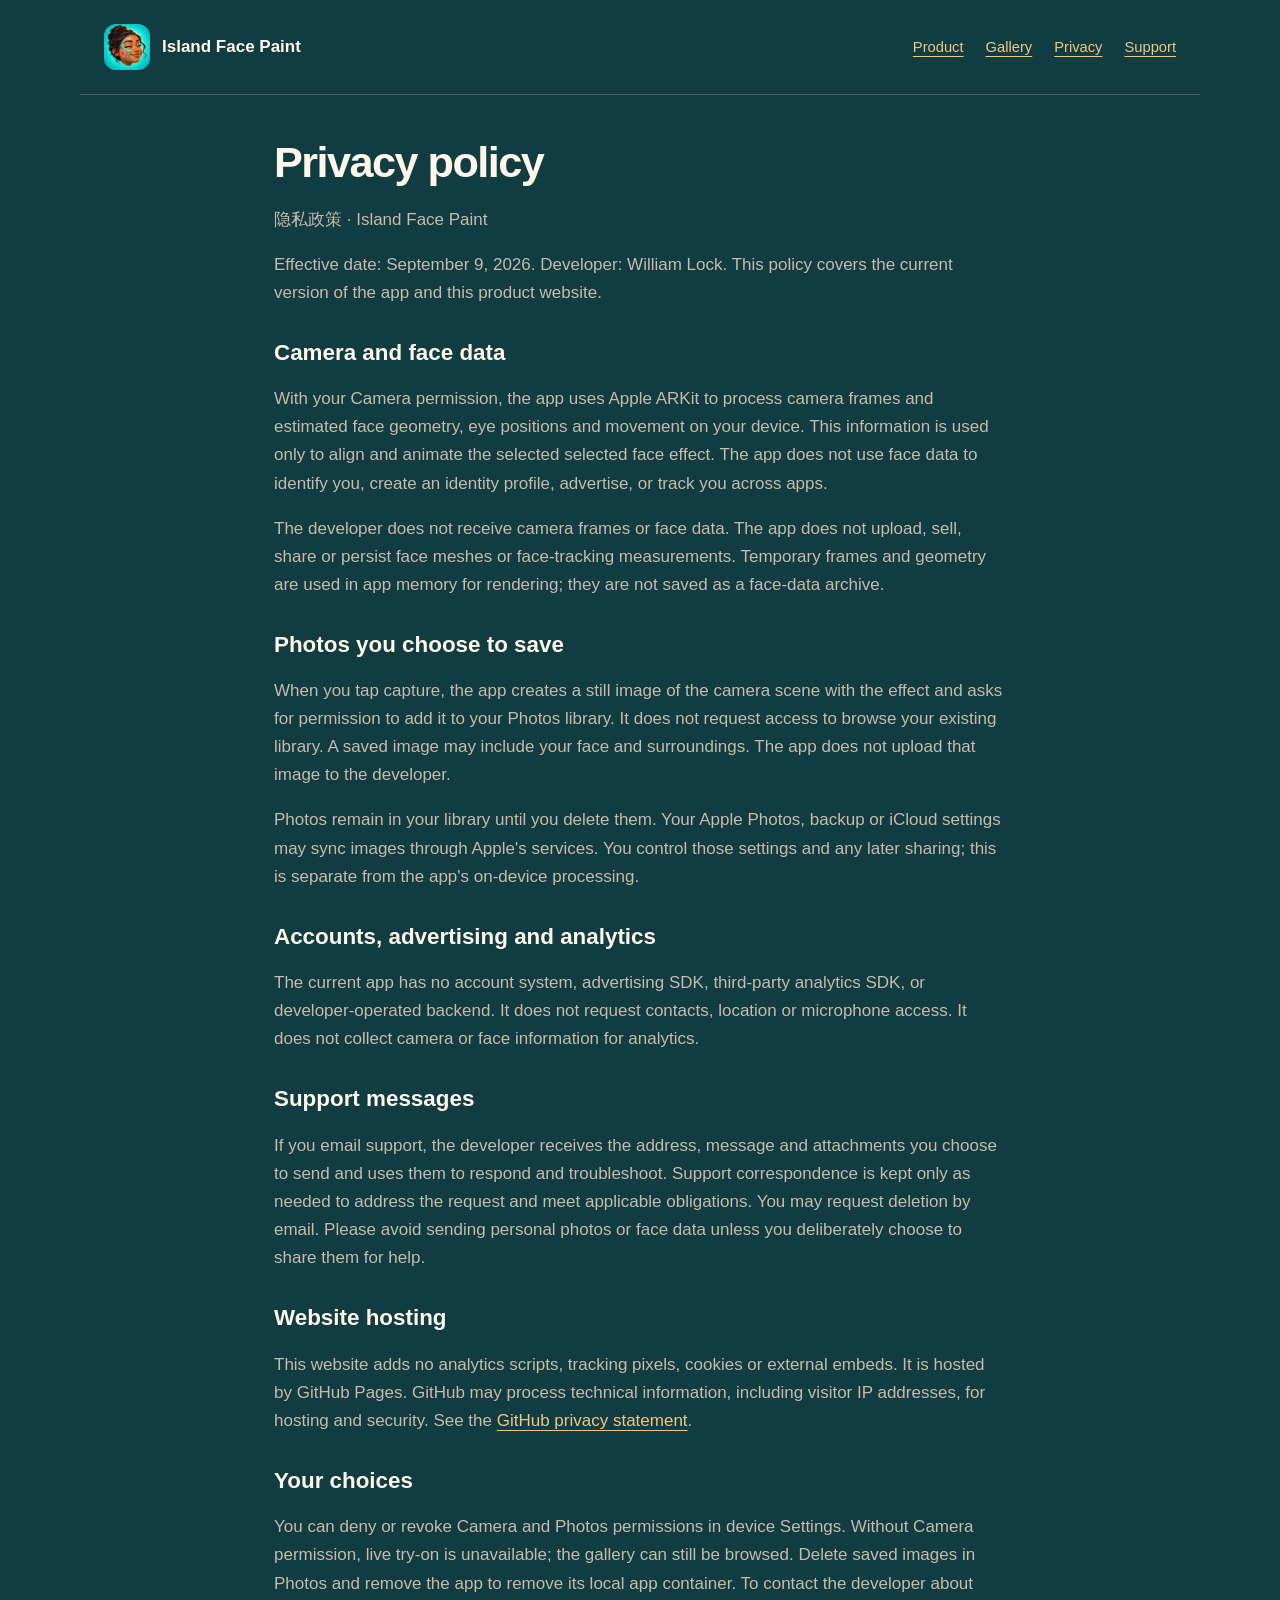
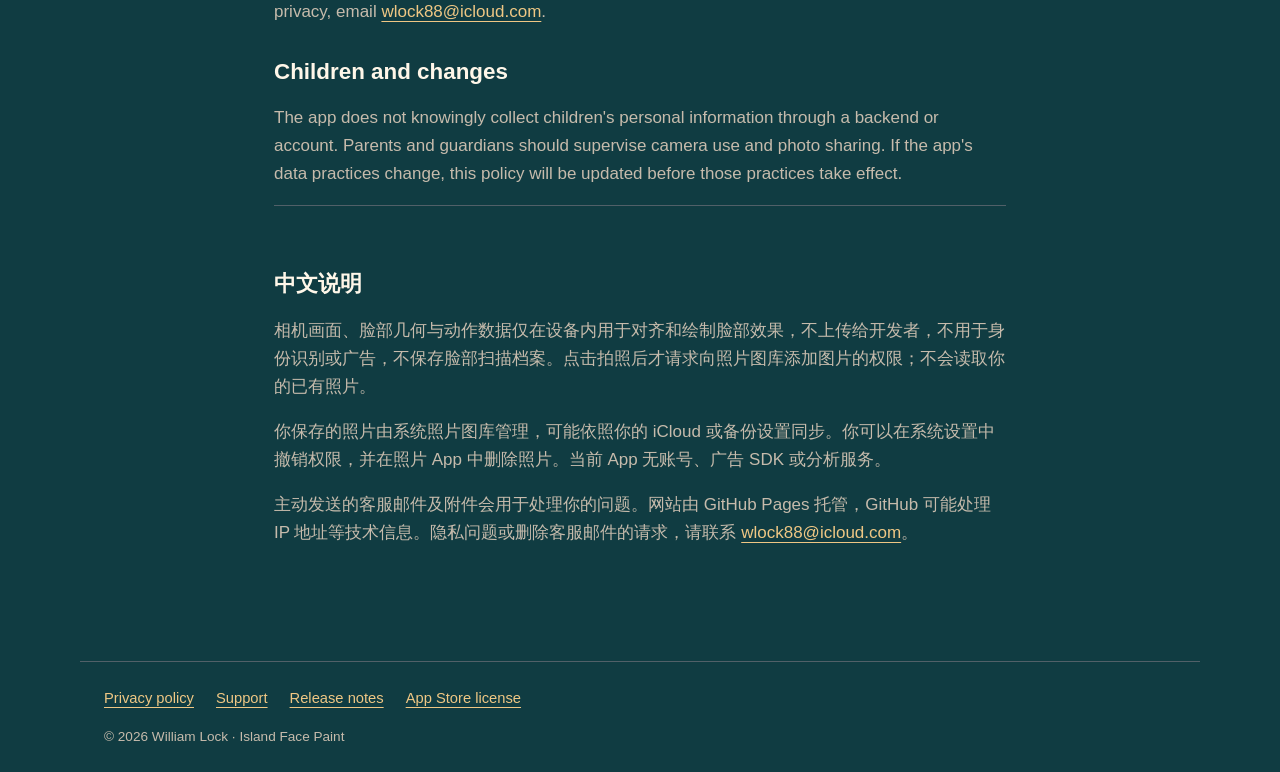
==== privacy.html @ 732fa8f4 "Publish Island Face Paint product, gallery, privacy and support pages" ====
<!doctype html>
<html lang="en"><head><meta charset="utf-8"><meta name="viewport" content="width=device-width,initial-scale=1"><title>Privacy policy | Island Face Paint</title><meta name="description" content="Paint a little sunshine on your face with eight tropical looks featuring flowers, waves and bright island colors. Unpainted areas stay transparent so your skin shows through."><link rel="icon" href="assets/icon.png"><link rel="stylesheet" href="style.css"></head>
<body><header><a class="brand" href="index.html"><img src="assets/icon.png" alt="" width="46" height="46">Island Face Paint</a><nav aria-label="Main"><a href="index.html">Product</a><a href="campaign.html">Gallery</a><a href="privacy.html">Privacy</a><a href="support.html">Support</a></nav></header>
<main class="document"><h1>Privacy policy</h1><p lang="zh-Hans">隐私政策 · Island Face Paint</p><p>Effective date: September 9, 2026. Developer: William Lock. This policy covers the current version of the app and this product website.</p>
<h2>Camera and face data</h2><p>With your Camera permission, the app uses Apple ARKit to process camera frames and estimated face geometry, eye positions and movement on your device. This information is used only to align and animate the selected selected face effect. The app does not use face data to identify you, create an identity profile, advertise, or track you across apps.</p><p>The developer does not receive camera frames or face data. The app does not upload, sell, share or persist face meshes or face-tracking measurements. Temporary frames and geometry are used in app memory for rendering; they are not saved as a face-data archive.</p>
<h2>Photos you choose to save</h2><p>When you tap capture, the app creates a still image of the camera scene with the effect and asks for permission to add it to your Photos library. It does not request access to browse your existing library. A saved image may include your face and surroundings. The app does not upload that image to the developer.</p><p>Photos remain in your library until you delete them. Your Apple Photos, backup or iCloud settings may sync images through Apple's services. You control those settings and any later sharing; this is separate from the app's on-device processing.</p>
<h2>Accounts, advertising and analytics</h2><p>The current app has no account system, advertising SDK, third-party analytics SDK, or developer-operated backend. It does not request contacts, location or microphone access. It does not collect camera or face information for analytics.</p>
<h2>Support messages</h2><p>If you email support, the developer receives the address, message and attachments you choose to send and uses them to respond and troubleshoot. Support correspondence is kept only as needed to address the request and meet applicable obligations. You may request deletion by email. Please avoid sending personal photos or face data unless you deliberately choose to share them for help.</p>
<h2>Website hosting</h2><p>This website adds no analytics scripts, tracking pixels, cookies or external embeds. It is hosted by GitHub Pages. GitHub may process technical information, including visitor IP addresses, for hosting and security. See the <a href="https://docs.github.com/en/site-policy/privacy-policies/github-general-privacy-statement">GitHub privacy statement</a>.</p>
<h2>Your choices</h2><p>You can deny or revoke Camera and Photos permissions in device Settings. Without Camera permission, live try-on is unavailable; the gallery can still be browsed. Delete saved images in Photos and remove the app to remove its local app container. To contact the developer about privacy, email <a href="mailto:wlock88@icloud.com">wlock88@icloud.com</a>.</p>
<h2>Children and changes</h2><p>The app does not knowingly collect children's personal information through a backend or account. Parents and guardians should supervise camera use and photo sharing. If the app's data practices change, this policy will be updated before those practices take effect.</p>
<section lang="zh-Hans"><h2>中文说明</h2><p>相机画面、脸部几何与动作数据仅在设备内用于对齐和绘制脸部效果，不上传给开发者，不用于身份识别或广告，不保存脸部扫描档案。点击拍照后才请求向照片图库添加图片的权限；不会读取你的已有照片。</p><p>你保存的照片由系统照片图库管理，可能依照你的 iCloud 或备份设置同步。你可以在系统设置中撤销权限，并在照片 App 中删除照片。当前 App 无账号、广告 SDK 或分析服务。</p><p>主动发送的客服邮件及附件会用于处理你的问题。网站由 GitHub Pages 托管，GitHub 可能处理 IP 地址等技术信息。隐私问题或删除客服邮件的请求，请联系 <a href="mailto:wlock88@icloud.com">wlock88@icloud.com</a>。</p></section></main><footer><nav aria-label="Footer"><a href="privacy.html">Privacy policy</a><a href="support.html">Support</a><a href="releases.html">Release notes</a><a href="https://www.apple.com/legal/internet-services/itunes/dev/stdeula/">App Store license</a></nav>© 2026 William Lock · Island Face Paint</footer></body></html>
---- style.css ----
:root{color-scheme:dark;--bg:#0c0c0d;--panel:#171617;--ink:#fff7e9;--muted:#c6bbac;--gold:#efc784;--line:#3b3227}*{box-sizing:border-box}body{margin:0;background:var(--bg);color:var(--ink);font:17px/1.65 -apple-system,BlinkMacSystemFont,"Segoe UI",sans-serif}a{color:var(--gold);text-underline-offset:4px}a:focus-visible,summary:focus-visible{outline:3px solid var(--gold);outline-offset:5px}header,main,footer{max-width:1120px;margin:auto;padding:24px}header{display:flex;align-items:center;justify-content:space-between;gap:20px;border-bottom:1px solid var(--line)}.brand{display:flex;align-items:center;gap:12px;text-decoration:none;color:var(--ink);font-weight:750}.brand img{width:46px;height:46px;border-radius:12px}nav{display:flex;gap:22px;flex-wrap:wrap}nav a{font-size:.92rem}.hero{display:grid;grid-template-columns:1.05fr 1fr;align-items:center;gap:35px;padding:65px 0}.eyebrow{color:var(--gold);text-transform:uppercase;letter-spacing:.16em;font-size:.76rem;font-weight:700}h1{font-size:clamp(2.7rem,6vw,5.2rem);line-height:1.08;letter-spacing:-.035em;margin:20px 0}h1 span{display:block;color:var(--gold);letter-spacing:.12em;margin-top:12px;font-weight:500}h2{font-size:1.9rem;line-height:1.25}h3{font-size:1.1rem}p{color:var(--muted)}.lead{font-size:1.2rem;max-width:620px}.button{display:inline-block;padding:12px 20px;border:1px solid var(--gold);border-radius:10px;text-decoration:none;font-weight:650;margin-top:12px}.hero-art{display:grid;grid-template-columns:1fr 1fr;gap:8px;align-items:center}.hero-art img{width:100%;border-radius:90px;box-shadow:0 24px 60px #000}.hero-art img+img{margin-top:80px}.status{display:inline-block;border:1px solid var(--line);border-radius:99px;padding:5px 12px;font-size:.8rem;color:var(--muted)}section{padding:32px 0;border-top:1px solid var(--line)}.cards{display:grid;grid-template-columns:repeat(4,minmax(0,1fr));gap:16px}.mask{margin:0;background:var(--panel);border:1px solid var(--line);border-radius:18px;overflow:hidden;text-align:center}.mask img{width:100%;aspect-ratio:1;object-fit:contain;display:block}.mask figcaption{padding:10px 8px 16px}.mask strong{display:block;font-size:1.25rem;color:var(--gold)}.mask span{font-size:.88rem;color:var(--muted)}.features{display:grid;grid-template-columns:repeat(3,1fr);gap:24px}.features article{background:var(--panel);padding:22px;border-radius:14px}.features p{font-size:1rem}.note{font-size:.88rem;color:var(--muted)}.document{max-width:780px;padding-bottom:65px}.document h1{font-size:2.7rem}.document h2{font-size:1.4rem;margin-top:32px}li{color:var(--muted);margin:8px 0}details{padding:14px 0;border-bottom:1px solid var(--line)}summary{cursor:pointer;font-weight:650}footer{border-top:1px solid var(--line);font-size:.85rem;color:var(--muted)}footer nav{margin-bottom:15px}@media(max-width:700px){header{align-items:flex-start;flex-direction:column}.hero{grid-template-columns:1fr;padding:30px 0;gap:20px}.hero-art{max-width:440px;margin:auto}.hero-art img+img{margin-top:30px}.cards{grid-template-columns:repeat(2,minmax(0,1fr))}.features{grid-template-columns:1fr}main,header,footer{padding:20px}h1{font-size:3rem}nav{gap:16px}}
:root .hero-art img, :root .mask img { height: auto; }
.campaign{display:grid;grid-template-columns:.72fr 1.28fr;gap:28px;align-items:center}.campaign img{width:100%;height:auto;border:1px solid var(--line);border-radius:18px;display:block}@media(max-width:700px){.campaign{grid-template-columns:1fr}}

:root{--bg:#103C42;--panel:#101c22;--line:#516068}
.hero-portrait{margin:0}.hero-portrait img{width:100%;height:auto;display:block;border-radius:20px}.hero-portrait figcaption{font-size:.8rem;color:var(--muted);margin-top:10px}.look-list{display:grid;grid-template-columns:repeat(4,minmax(0,1fr));gap:12px;padding:0;list-style:none}.look-list li{padding:12px;background:var(--panel);border:1px solid var(--line);border-radius:10px;margin:0}.screenshot-grid{display:grid;grid-template-columns:repeat(3,minmax(0,1fr));gap:20px;align-items:start}.screenshot-grid figure{margin:0;min-width:0}.screenshot-grid img{width:100%;height:auto;display:block;border-radius:12px;border:1px solid var(--line)}.screenshot-grid figcaption{font-size:.85rem;color:var(--muted);margin-top:10px}.chinese{color:var(--gold);font-size:1.4rem}.brand{min-width:0}.brand img{flex-shrink:0}h1{overflow-wrap:anywhere}@media(max-width:700px){.look-list{grid-template-columns:repeat(2,minmax(0,1fr))}.screenshot-grid{grid-template-columns:1fr}.screenshot-grid figure{max-width:440px;margin:auto}.hero-portrait{max-width:460px;margin:auto}.brand{font-size:.95rem}h1{font-size:2.8rem}}
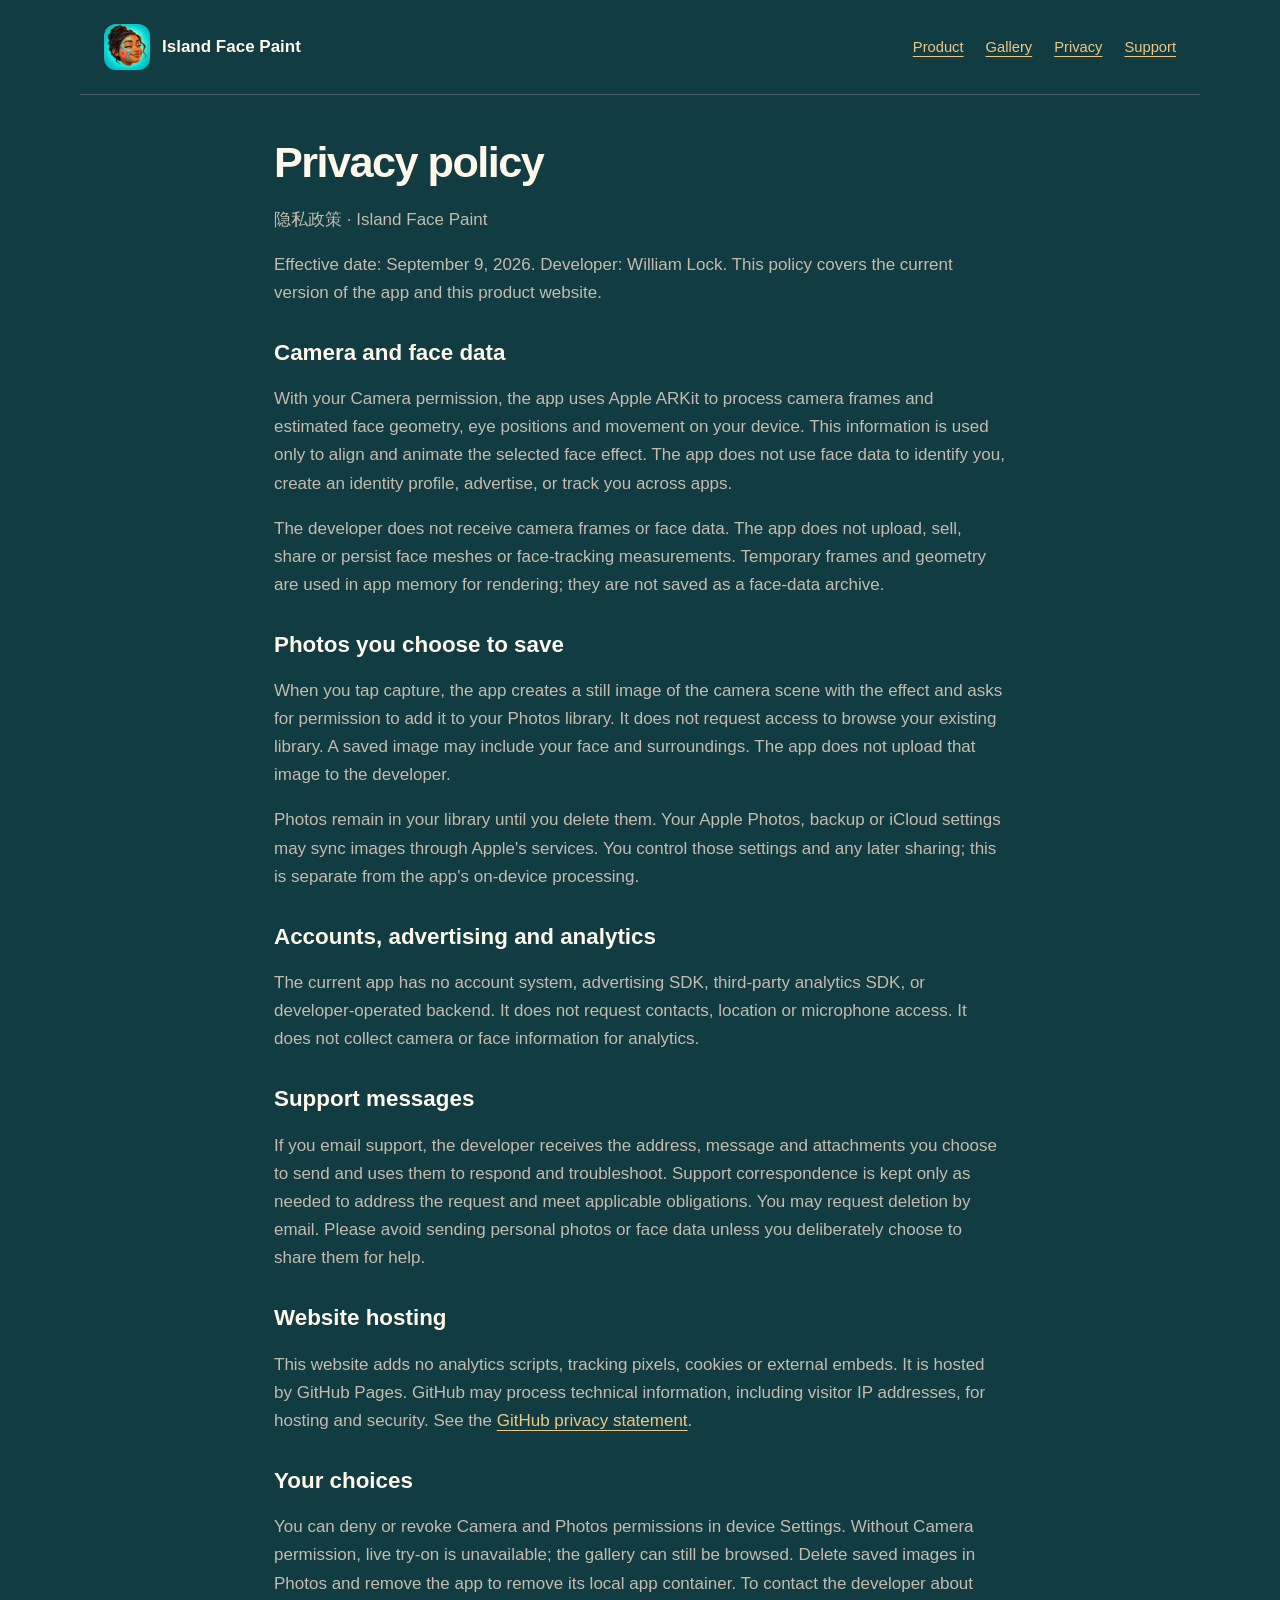
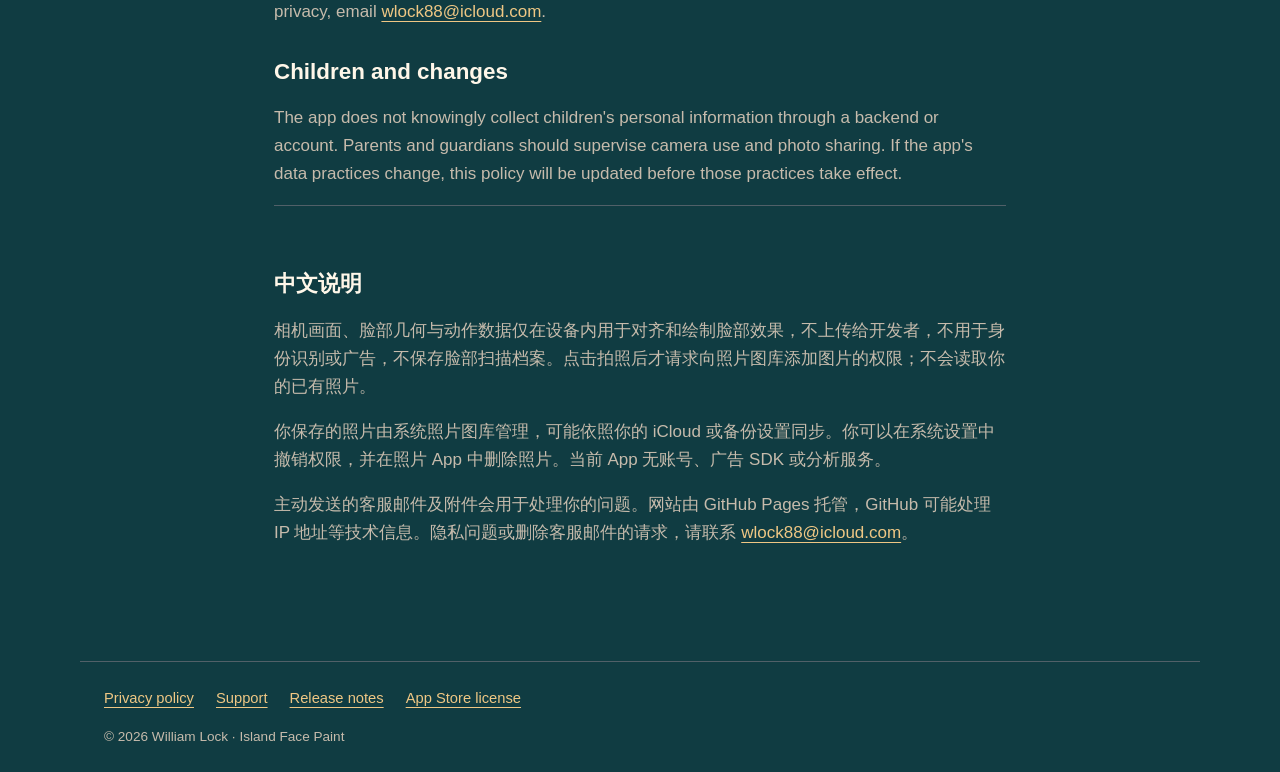
==== commit e879e839: "Polish the face-data privacy description" ====
--- a/privacy.html
+++ b/privacy.html
@@ -2,7 +2,7 @@
 <html lang="en"><head><meta charset="utf-8"><meta name="viewport" content="width=device-width,initial-scale=1"><title>Privacy policy | Island Face Paint</title><meta name="description" content="Paint a little sunshine on your face with eight tropical looks featuring flowers, waves and bright island colors. Unpainted areas stay transparent so your skin shows through."><link rel="icon" href="assets/icon.png"><link rel="stylesheet" href="style.css"></head>
 <body><header><a class="brand" href="index.html"><img src="assets/icon.png" alt="" width="46" height="46">Island Face Paint</a><nav aria-label="Main"><a href="index.html">Product</a><a href="campaign.html">Gallery</a><a href="privacy.html">Privacy</a><a href="support.html">Support</a></nav></header>
 <main class="document"><h1>Privacy policy</h1><p lang="zh-Hans">隐私政策 · Island Face Paint</p><p>Effective date: September 9, 2026. Developer: William Lock. This policy covers the current version of the app and this product website.</p>
-<h2>Camera and face data</h2><p>With your Camera permission, the app uses Apple ARKit to process camera frames and estimated face geometry, eye positions and movement on your device. This information is used only to align and animate the selected selected face effect. The app does not use face data to identify you, create an identity profile, advertise, or track you across apps.</p><p>The developer does not receive camera frames or face data. The app does not upload, sell, share or persist face meshes or face-tracking measurements. Temporary frames and geometry are used in app memory for rendering; they are not saved as a face-data archive.</p>
+<h2>Camera and face data</h2><p>With your Camera permission, the app uses Apple ARKit to process camera frames and estimated face geometry, eye positions and movement on your device. This information is used only to align and animate the selected face effect. The app does not use face data to identify you, create an identity profile, advertise, or track you across apps.</p><p>The developer does not receive camera frames or face data. The app does not upload, sell, share or persist face meshes or face-tracking measurements. Temporary frames and geometry are used in app memory for rendering; they are not saved as a face-data archive.</p>
 <h2>Photos you choose to save</h2><p>When you tap capture, the app creates a still image of the camera scene with the effect and asks for permission to add it to your Photos library. It does not request access to browse your existing library. A saved image may include your face and surroundings. The app does not upload that image to the developer.</p><p>Photos remain in your library until you delete them. Your Apple Photos, backup or iCloud settings may sync images through Apple's services. You control those settings and any later sharing; this is separate from the app's on-device processing.</p>
 <h2>Accounts, advertising and analytics</h2><p>The current app has no account system, advertising SDK, third-party analytics SDK, or developer-operated backend. It does not request contacts, location or microphone access. It does not collect camera or face information for analytics.</p>
 <h2>Support messages</h2><p>If you email support, the developer receives the address, message and attachments you choose to send and uses them to respond and troubleshoot. Support correspondence is kept only as needed to address the request and meet applicable obligations. You may request deletion by email. Please avoid sending personal photos or face data unless you deliberately choose to share them for help.</p>
